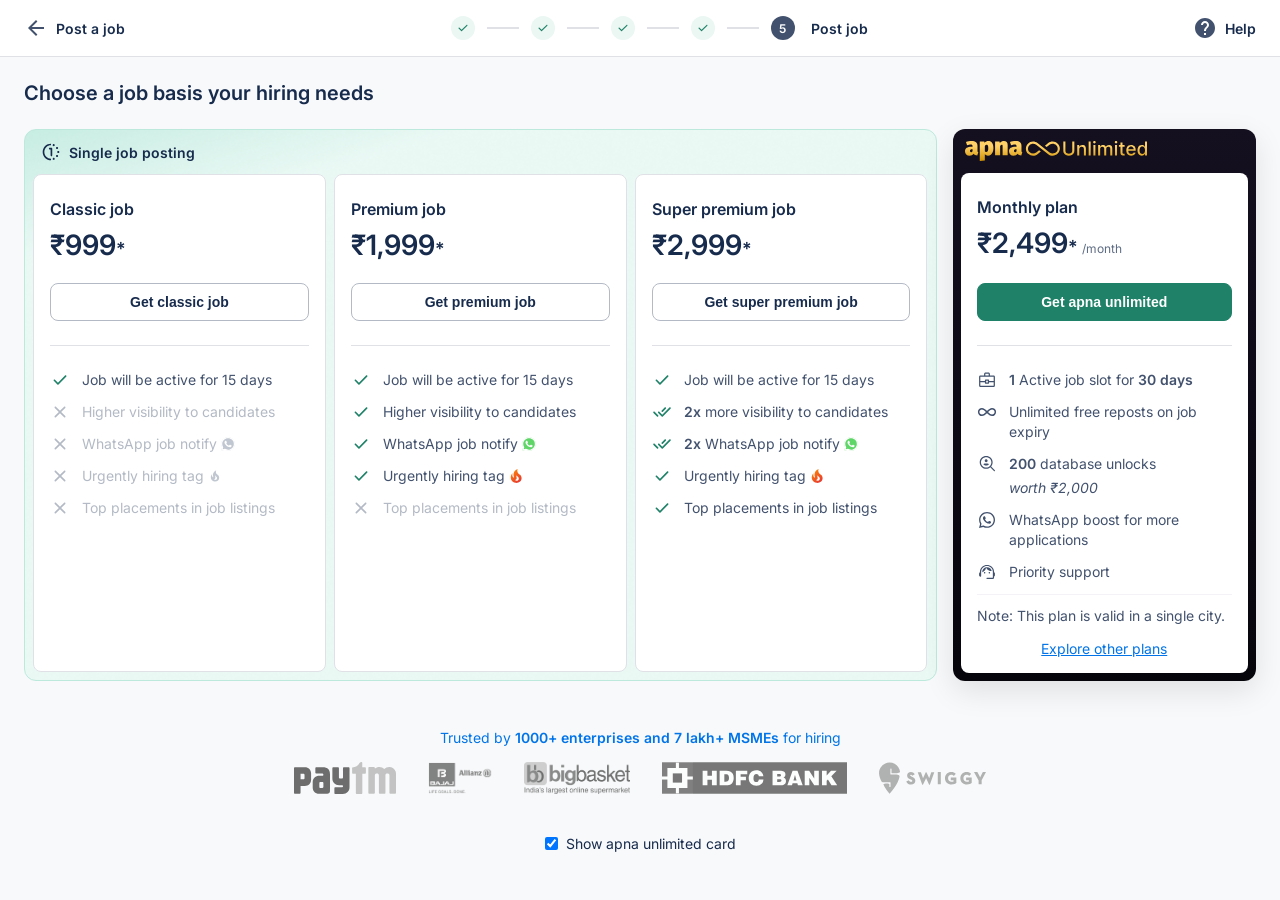
==== index.html @ c14fae8c "Fix invisible clickable buttons bug in cross-sell modal" ====
<!DOCTYPE html>
<html lang="en">
<head>
  <meta charset="UTF-8">
  <meta name="viewport" content="width=device-width, initial-scale=1.0">
  <title>Subscription Plan Page Prototype</title>
  <link rel="stylesheet" href="style.css">
</head>
<body>
  <nav class="top-nav">
    <div class="nav-left">
      <svg width="24" height="24" viewBox="0 0 24 24" fill="none" xmlns="http://www.w3.org/2000/svg">
        <path d="M20 11H7.83L13.42 5.41L12 4L4 12L12 20L13.41 18.59L7.83 13H20V11Z" fill="#42526E"/>
      </svg>
      <span class="nav-title">Post a job</span>
    </div>
    <div class="nav-center">
      <div class="step completed"><img src="assets/check.svg" alt="done"></div>
      <div class="step-line"></div>
      <div class="step completed"><img src="assets/check.svg" alt="done"></div>
      <div class="step-line"></div>
      <div class="step completed"><img src="assets/check.svg" alt="done"></div>
      <div class="step-line"></div>
      <div class="step completed"><img src="assets/check.svg" alt="done"></div>
      <div class="step-line"></div>
      <div class="step active">5</div>
      <span class="step-text">Post job</span>
    </div>
    <div class="nav-right">
      <svg width="24" height="24" viewBox="0 0 24 24" fill="none" xmlns="http://www.w3.org/2000/svg">
        <path d="M12 2C6.48 2 2 6.48 2 12C2 17.52 6.48 22 12 22C17.52 22 22 17.52 22 12C22 6.48 17.52 2 12 2ZM13 19H11V17H13V19ZM15.07 11.25L14.17 12.17C13.45 12.9 13 13.5 13 15H11V14.5C11 13.4 11.45 12.4 12.17 11.67L13.41 10.41C13.78 10.05 14 9.55 14 9C14 7.9 13.1 7 12 7C10.9 7 10 7.9 10 9H8C8 6.79 9.79 5 12 5C14.21 5 16 6.79 16 9C16 9.88 15.64 10.68 15.07 11.25Z" fill="#42526E"/>
      </svg>
      <span>Help</span>
    </div>
  </nav>

  <div class="container">
    <div class="header">
      Choose a job basis your hiring needs
    </div>

    <div class="plan-section">
      <!-- Single Job Postings -->
      <div class="wrapper-box single-jobs-wrapper">
        <div class="wrapper-header single-jobs-header">
          <img src="assets/clock.svg" alt="clock">
          <span>Single job posting</span>
        </div>
        
        <div class="wrapper-body">
          <div class="single-jobs-cards">
            
            <!-- Classic Job -->
            <div class="card bordered" onclick="openModal(this, 'Classic', 999)">
              <div class="card-title">Classic job</div>
              <div class="card-price">
                <span>₹999</span><span class="asterisk">*</span>
              </div>
              <button class="btn">Get classic job</button>
              <ul class="features">
                <li class="feature">
                  <img src="assets/check.svg" class="icon" alt="check">
                  <span class="feature-text">Job will be active for 15 days</span>
                </li>
                <li class="feature disabled">
                  <img src="assets/close.svg" class="icon" alt="cross">
                  <span class="feature-text">Higher visibility to candidates</span>
                </li>
                <li class="feature disabled">
                  <img src="assets/close.svg" class="icon" alt="cross">
                  <span class="feature-text">
                    WhatsApp job notify 
                    <img src="assets/whatsapp-gray.svg" class="inline-icon" alt="wa">
                  </span>
                </li>
                <li class="feature disabled">
                  <img src="assets/close.svg" class="icon" alt="cross">
                  <span class="feature-text">
                    Urgently hiring tag 
                    <img src="assets/hot-gray.svg" class="inline-icon" alt="hot">
                  </span>
                </li>
                <li class="feature disabled">
                  <img src="assets/close.svg" class="icon" alt="cross">
                  <span class="feature-text">Top placements in job listings</span>
                </li>
              </ul>
            </div>

            <!-- Premium Job -->
            <div class="card premium" onclick="openModal(this, 'Premium', 1999)">
              <div class="card-title">Premium job</div>
              <div class="card-price">
                <span>₹1,999</span><span class="asterisk">*</span>
              </div>
              <button class="btn">Get premium job</button>
              <ul class="features">
                <li class="feature">
                  <img src="assets/check.svg" class="icon" alt="check">
                  <span class="feature-text">Job will be active for 15 days</span>
                </li>
                <li class="feature">
                  <img src="assets/check.svg" class="icon" alt="check">
                  <span class="feature-text">Higher visibility to candidates</span>
                </li>
                <li class="feature">
                  <img src="assets/check.svg" class="icon" alt="check">
                  <span class="feature-text">
                    WhatsApp job notify 
                    <img src="assets/whatsapp-green.svg" class="inline-icon" alt="wa">
                  </span>
                </li>
                <li class="feature">
                  <img src="assets/check.svg" class="icon" alt="check">
                  <span class="feature-text">
                    Urgently hiring tag 
                    <img src="assets/hot-red.svg" class="inline-icon" alt="hot">
                  </span>
                </li>
                <li class="feature disabled">
                  <img src="assets/close.svg" class="icon" alt="cross">
                  <span class="feature-text">Top placements in job listings</span>
                </li>
              </ul>
            </div>

            <!-- Super Premium Job -->
            <div class="card bordered" onclick="openModal(this, 'Super premium', 2999)">
              <div class="card-title">Super premium job</div>
              <div class="card-price">
                <span>₹2,999</span><span class="asterisk">*</span>
              </div>
              <button class="btn">Get super premium job</button>
              <ul class="features">
                <li class="feature">
                  <img src="assets/check.svg" class="icon" alt="check">
                  <span class="feature-text">Job will be active for 15 days</span>
                </li>
                <li class="feature">
                  <img src="assets/done_all.svg" class="icon" alt="done">
                  <span class="feature-text"><span class="bold">2x</span> more visibility to candidates</span>
                </li>
                <li class="feature">
                  <img src="assets/done_all.svg" class="icon" alt="done">
                  <span class="feature-text">
                    <span class="bold">2x</span> WhatsApp job notify 
                    <img src="assets/whatsapp-green.svg" class="inline-icon" alt="wa">
                  </span>
                </li>
                <li class="feature">
                  <img src="assets/check.svg" class="icon" alt="check">
                  <span class="feature-text">
                    Urgently hiring tag 
                    <img src="assets/hot-red.svg" class="inline-icon" alt="hot">
                  </span>
                </li>
                <li class="feature">
                  <img src="assets/check.svg" class="icon" alt="check">
                  <span class="feature-text">Top placements in job listings</span>
                </li>
              </ul>
            </div>

          </div>
        </div>
      </div>

      <!-- Monthly Plan (apna Unlimited) -->
      <div class="wrapper-box monthly-wrapper">
        <div class="wrapper-header monthly-header">
          <img src="assets/logo-unlimited.svg" alt="apna Unlimited">
        </div>
        
        <div class="wrapper-body">
          <div class="card">
            <div class="card-title">Monthly plan</div>
            <div class="card-price">
              <span>₹2,499</span><span class="asterisk">*</span><span class="monthly-price-suffix">/month</span>
            </div>
            <button class="btn primary" onclick="window.location.href='checkout.html?plan=Monthly&price=2499'">Get apna unlimited</button>
            
            <ul class="features">
              <li class="feature">
                <img src="assets/business.svg" class="icon" alt="business">
                <span class="feature-text">
                  <span class="bold">1</span> Active job slot for <span class="bold">30 days</span>
                </span>
              </li>
              <li class="feature">
                <img src="assets/infinite.svg" class="icon" alt="infinite">
                <span class="feature-text">Unlimited free reposts on job expiry</span>
              </li>
              <li class="feature">
                <img src="assets/shield.svg" class="icon" alt="shield">
                <span class="feature-text">
                  <span class="bold">200</span> database unlocks <span class="italic">worth ₹2,000</span>
                </span>
              </li>
              <li class="feature">
                <img src="assets/whatsapp-solid.svg" class="icon" alt="wa-solid">
                <span class="feature-text">WhatsApp boost for more applications</span>
              </li>
              <li class="feature">
                <img src="assets/support.svg" class="icon" alt="support">
                <span class="feature-text">Priority support</span>
              </li>
            </ul>

            <div class="note">
              Note: This plan is valid in a single city.
            </div>
            <a href="plans.html" class="explore-link">Explore other plans</a>
          </div>
        </div>
      </div>

    </div>

    <div class="trust-section">
      <div class="trust-title">
        Trusted by <span class="bold">1000+ enterprises and 7 lakh+ MSMEs</span> for hiring
      </div>
      <div class="trust-logos">
        <img src="assets/logo-paytm.svg" alt="Paytm">
        <img src="assets/logo-bajaj.png" alt="Bajaj">
        <img src="assets/logo-bigbasket.png" alt="Bigbasket">
        <img src="assets/logo-hdfc.svg" alt="HDFC">
        <img src="assets/logo-swiggy.svg" alt="Swiggy">
      </div>
    </div>
    
    <!-- Dev Toggle -->
    <div style="text-align: center; margin-top: 40px; margin-bottom: 20px;">
      <label style="cursor: pointer; font-size: 14px; color: var(--neutral-600); display: inline-flex; align-items: center; gap: 8px;">
        <input type="checkbox" id="toggle-monthly" checked>
        Show apna unlimited card
      </label>
    </div>
    
    <script>
      (function() {
        const toggle = document.getElementById('toggle-monthly');
        const wrapper = document.querySelector('.monthly-wrapper');
        const premiumCard = document.querySelectorAll('.single-jobs-cards .card')[1];
        
        function updatePremiumCardState(isMonthlyShown) {
          if (premiumCard) {
            if (isMonthlyShown) {
              premiumCard.classList.remove('premium');
              premiumCard.classList.add('bordered');
            } else {
              premiumCard.classList.remove('bordered');
              premiumCard.classList.add('premium');
            }
          }
        }

        // Restore state
        const storedState = localStorage.getItem('showMonthlyCard');
        if (storedState !== null) {
          const isChecked = storedState === 'true';
          toggle.checked = isChecked;
          if (wrapper) wrapper.style.display = isChecked ? 'block' : 'none';
          updatePremiumCardState(isChecked);
        } else {
          // Default state (checked = true)
          updatePremiumCardState(true);
        }
        
        // Save state on change
        toggle.addEventListener('change', function() {
          if (wrapper) wrapper.style.display = this.checked ? 'block' : 'none';
          localStorage.setItem('showMonthlyCard', this.checked);
          updatePremiumCardState(this.checked);
        });
      })();
    </script>
  </div>

  <!-- Upsell Modal -->
  <div class="modal-overlay" id="upsellModal">
    <div class="modal-content">
      <div class="modal-close" onclick="closeModal()">
        <img src="assets/close.svg" alt="close">
      </div>
      <div class="modal-title">Buy more, <span class="save-text">save</span> more</div>
      
      <div class="upsell-cards">
        <!-- 1 Job -->
        <div class="upsell-card active" onclick="selectUpsell(this, 1)">
          <div class="upsell-price-row">
            <span class="upsell-price" id="upsell-1-price">₹1,999</span>
          </div>
          <div class="upsell-desc">1 <span class="upsell-plan-name">Premium</span> Job</div>
        </div>
        
        <!-- 4 Jobs -->
        <div class="upsell-card" onclick="selectUpsell(this, 4)">
          <div class="upsell-desc-row">
            <div class="upsell-desc">4 <span class="upsell-plan-name">Premium</span> Jobs</div>
            <div class="upsell-tag" id="upsell-4-save">Save 10%</div>
          </div>
          <div class="upsell-price-row">
            <span class="upsell-old-price" id="upsell-4-old">₹7,996</span>
            <span class="upsell-price" id="upsell-4-price">₹7,196</span>
          </div>
        </div>

        <!-- 8 Jobs -->
        <div class="upsell-card" onclick="selectUpsell(this, 8)">
          <div class="upsell-desc-row">
            <div class="upsell-desc">8 <span class="upsell-plan-name">Premium</span> Jobs</div>
            <div class="upsell-tag" id="upsell-8-save">Save 20%</div>
          </div>
          <div class="upsell-price-row">
            <span class="upsell-old-price" id="upsell-8-old">₹15,992</span>
            <span class="upsell-price" id="upsell-8-price">₹12,793</span>
          </div>
        </div>
      </div>
      
      <button class="btn primary modal-continue-btn" onclick="goToCheckout()">Continue to Payment</button>
    </div>
  </div>

  <!-- Monthly Upsell Modal (Cross-sell) -->
  <div class="modal-overlay" id="monthlyUpsellModal">
    <div class="modal-content cross-sell-modal">
      <div class="modal-close" onclick="closeMonthlyModal()">
        <img src="assets/close.svg" alt="close">
      </div>
      <div class="modal-title">
        Get 30-day unlimited hiring for just <span class="save-text" id="monthly-diff-price">₹1,100</span> more
      </div>
      
      <div class="cross-sell-container">
        <!-- Left Side: Single Job -->
        <div class="wrapper-container single-jobs-container" style="margin-top:0; width: 100%;">
          <div class="wrapper-header single-jobs-header" style="justify-content: flex-start; padding-left: 16px;">
            <img src="assets/clock.svg" alt="clock">
            <span>Single job posting</span>
          </div>
          <div class="wrapper-body" style="padding: 0 8px 8px 8px;">
            <div class="card bordered" style="cursor: default;" id="monthly-upsell-left-card">
              <div class="card-title" id="mu-plan-name">Classic job</div>
              <div class="card-price">
                <span id="mu-plan-price">₹999</span><span class="asterisk">*</span>
              </div>
              <div id="mu-plan-features">
                <!-- Injected dynamically -->
              </div>
              <button class="btn" style="margin-bottom:0;" id="mu-btn-continue" onclick="continueWithSingleJob()">Continue with classic job</button>
            </div>
          </div>
        </div>

        <!-- Right Side: Apna Unlimited -->
        <div class="wrapper-container monthly-wrapper" style="margin-top:0; width: 100%;">
          <div class="wrapper-header monthly-header" style="justify-content: flex-start; padding-left: 16px;">
            <img src="assets/logo-unlimited.svg" alt="apna Unlimited">
          </div>
          <div class="wrapper-body" style="padding: 0 8px 8px 8px;">
            <div class="card" style="cursor: default;">
              <div class="card-title">Monthly plan</div>
              <div class="card-price">
                <span>₹2,499</span><span class="asterisk">*</span> <span class="monthly-price-suffix">/month</span>
              </div>
              <ul class="features">
                <li class="feature">
                  <img src="assets/business.svg" class="icon" alt="business">
                  <span class="feature-text">
                    <span class="bold">1</span> Active job slot for <span class="bold">30 days</span>
                  </span>
                </li>
                <li class="feature">
                  <img src="assets/infinite.svg" class="icon" alt="infinite">
                  <span class="feature-text">Unlimited free reposts on job expiry</span>
                </li>
                <li class="feature">
                  <img src="assets/shield.svg" class="icon" alt="shield">
                  <span class="feature-text">
                    <span class="bold">200</span> database unlocks <span class="italic">worth ₹2,000</span>
                  </span>
                </li>
                <li class="feature">
                  <img src="assets/whatsapp-solid.svg" class="icon" alt="wa-solid">
                  <span class="feature-text">WhatsApp boost for more applications</span>
                </li>
                <li class="feature">
                  <img src="assets/support.svg" class="icon" alt="support">
                  <span class="feature-text">Priority support</span>
                </li>
              </ul>
              <div class="note" style="margin-top:0; margin-bottom: 24px;">Note: This plan is valid in a single city.</div>
              <button class="btn primary" style="margin-bottom:0;" onclick="switchToMonthly()">Switch to apna unlimited</button>
            </div>
          </div>
        </div>
      </div>
    </div>
  </div>

  <script src="script.js"></script>
</body>
</html>
---- style.css ----
@import url('https://fonts.googleapis.com/css2?family=Inter:wght@400;600;700&display=swap');

:root {
  /* Colors */
  --neutral-800: #172B4D;
  --neutral-700: #42526E;
  --neutral-400: #B3BAC5;
  --neutral-300: #C1C7D0;
  --neutral-200: #DFE1E6;
  --neutral-000: #FFFFFF;
  --surface-disabled: #F4F2F6;
  --core-green: #1F8268;
  --green-100: #BDE9DD;
  --blue-500: #0074E8;
  --font-family: 'Inter', sans-serif;
}

* {
  box-sizing: border-box;
  margin: 0;
  padding: 0;
}

body {
  font-family: var(--font-family);
  background-color: #F8F9FA;
  display: flex;
  flex-direction: column;
  align-items: center;
  min-height: 100vh;
  color: var(--neutral-800);
}

.container {
  max-width: 1440px;
  width: 100%;
  padding: 24px;
}

.header {
  font-size: 20px;
  font-weight: 600;
  margin-bottom: 24px;
}

.plan-section {
  display: flex;
  gap: 16px;
  align-items: stretch;
}

/* Base Wrapper Styles (Applies to both Single Job & Monthly) */
.wrapper-box {
  border-radius: 12px;
  display: flex;
  flex-direction: column;
  position: relative;
  overflow: hidden;
}

.wrapper-header {
  height: 44px;
  display: flex;
  align-items: center;
  padding: 0 16px;
  flex-shrink: 0;
}

.wrapper-body {
  flex: 1;
  display: flex;
  padding: 0 8px 8px 8px; /* 8px padding around the cards at the bottom/sides */
}

/* Single Jobs Specifics */
.single-jobs-wrapper {
  flex: 3;
  border: 1px solid var(--green-100);
  background: url('assets/bg-graphic.png') no-repeat center center;
  background-size: cover;
  background-color: #EAF7F3; /* Fallback light green */
}

.single-jobs-header {
  gap: 8px;
  font-size: 14px;
  font-weight: 600;
}

.single-jobs-header img {
  width: 20px;
  height: 20px;
}

.single-jobs-cards {
  display: flex;
  gap: 8px; /* Gap between the 3 cards */
  width: 100%;
}

/* Monthly Plan Specifics */
.monthly-wrapper {
  flex: 1;
  background: linear-gradient(180deg, #15101F 0%, #0E0A18 40%, #07050C 100%);
  box-shadow: 0 10px 30px rgba(0,0,0,0.1);
}

.monthly-header {
  padding-left: 12px;
}
.monthly-header img {
  height: 20px;
}

/* The White Card */
.card {
  flex: 1;
  background-color: var(--neutral-000);
  border-radius: 8px;
  padding: 24px 16px 16px;
  display: flex;
  flex-direction: column;
  position: relative;
  transition: background-color 0.2s ease;
  cursor: pointer;
}

.card:hover {
  background-color: #FAFBFC;
}

/* Card Borders */
.card.bordered {
  border: 1px solid var(--neutral-200);
}
.card.premium {
  border: 2px solid var(--core-green);
}

/* Card Content */
.card-title {
  font-size: 16px;
  font-weight: 600;
  margin-bottom: 8px;
}

.card-price {
  font-size: 28px;
  font-weight: 600;
  line-height: 36px;
  margin-bottom: 16px;
  display: flex;
  align-items: baseline;
}

.card-price .asterisk {
  font-size: 18px;
}

.monthly-price-suffix {
  font-size: 12px;
  font-weight: 400;
  color: #5e6c84;
  margin-left: 4px;
}

/* Buttons */
.btn {
  width: 100%;
  padding: 10px 24px;
  border-radius: 8px;
  font-size: 14px;
  font-weight: 600;
  text-align: center;
  cursor: pointer;
  margin-bottom: 24px;
  border: 1px solid var(--neutral-400);
  background-color: var(--neutral-000);
  color: var(--neutral-800);
  transition: all 0.2s;
}

.btn:hover {
  background-color: var(--neutral-000);
  border-color: var(--neutral-700);
}

.card.premium .btn {
  background-color: var(--core-green);
  border-color: var(--core-green);
  color: var(--neutral-000);
}

.card.premium .btn:hover {
  background-color: #176852;
}

.btn.primary {
  background-color: var(--core-green);
  border-color: var(--core-green);
  color: var(--neutral-000);
}
.btn.primary:hover {
  background-color: #176852;
}

/* Features List */
.features {
  list-style: none;
  display: flex;
  flex-direction: column;
  gap: 12px;
  flex: 1;
  padding-top: 24px;
  border-top: 1px solid var(--neutral-200);
}

.feature {
  display: flex;
  align-items: flex-start;
  gap: 12px;
  font-size: 14px;
  line-height: 20px;
  color: var(--neutral-700);
}

.feature.disabled {
  color: var(--neutral-400);
}

.feature img.icon {
  width: 20px;
  height: 20px;
  flex-shrink: 0;
}

.feature-text {
  display: flex;
  align-items: center;
  gap: 4px;
  flex-wrap: wrap;
}
.feature-text img.inline-icon {
  width: 14px;
  height: 14px;
}
.feature-text .bold {
  font-weight: 600;
}
.feature-text .italic {
  font-style: italic;
}

/* Monthly specifics */
.note {
  font-size: 14px;
  color: var(--neutral-700);
  border-top: 1px solid var(--surface-disabled);
  padding-top: 12px;
  margin-top: 12px;
}

.explore-link {
  color: var(--blue-500);
  text-decoration: underline;
  font-size: 14px;
  text-align: center;
  margin-top: 16px;
  display: block;
  cursor: pointer;
}

/* Top Navigation */
.top-nav {
  display: flex;
  justify-content: space-between;
  align-items: center;
  padding: 16px 24px;
  background-color: var(--neutral-000);
  border-bottom: 1px solid var(--neutral-200);
  width: 100%;
}

.nav-left, .nav-right {
  display: flex;
  align-items: center;
  gap: 8px;
  font-weight: 600;
  font-size: 14px;
  color: var(--neutral-800);
  cursor: pointer;
}

.nav-center {
  display: flex;
  align-items: center;
  gap: 12px;
}

.step {
  display: flex;
  align-items: center;
  justify-content: center;
  width: 24px;
  height: 24px;
  border-radius: 50%;
  font-size: 12px;
  font-weight: 600;
}

.step.completed {
  background-color: #EAF7F3;
  color: var(--core-green);
}

.step.active {
  background-color: var(--neutral-700);
  color: var(--neutral-000);
}

.step img {
  width: 14px;
  height: 14px;
}

.step-line {
  width: 32px;
  height: 2px;
  background-color: var(--neutral-200);
}

.step-text {
  font-size: 14px;
  font-weight: 600;
  color: var(--neutral-800);
  margin-left: 4px;
}

/* Trust Section */
.trust-section {
  margin-top: 48px;
  display: flex;
  flex-direction: column;
  align-items: center;
  width: 100%;
}

.trust-title {
  font-size: 14px;
  color: var(--blue-500);
  margin-bottom: 16px;
  text-align: center;
}
.trust-title .bold {
  font-weight: 600;
}

.trust-logos {
  display: flex;
  align-items: center;
  justify-content: center;
  gap: 32px;
  flex-wrap: wrap;
}

.trust-logos img {
  height: 32px;
  object-fit: contain;
  filter: grayscale(100%);
  opacity: 0.7;
  transition: all 0.2s;
}

.trust-logos img:hover {
  filter: grayscale(0%);
  opacity: 1;
}

/* Modal Styles */
.modal-overlay {
  position: fixed;
  top: 0;
  left: 0;
  width: 100vw;
  height: 100vh;
  background-color: rgba(0, 0, 0, 0.4);
  display: flex;
  justify-content: center;
  align-items: center;
  z-index: 1000;
  opacity: 0;
  pointer-events: none;
  transition: opacity 0.3s;
}

.modal-overlay.show {
  opacity: 1;
  pointer-events: auto;
}

.modal-content {
  background-color: #F3FAFA;
  border-radius: 12px;
  padding: 24px 32px;
  width: 100%;
  max-width: 600px;
  position: relative;
  box-shadow: 0 10px 40px rgba(0, 0, 0, 0.1);
  transform: translateY(20px);
  transition: transform 0.3s;
}

.modal-overlay.show .modal-content {
  transform: translateY(0);
}

.modal-close {
  position: absolute;
  top: 16px;
  right: 16px;
  cursor: pointer;
  padding: 4px;
}

.modal-title {
  font-size: 18px;
  font-weight: 600;
  color: var(--neutral-800);
  margin-bottom: 24px;
}
.modal-title .save-text {
  color: var(--core-green);
}

.modal-subtitle {
  font-size: 14px;
  color: var(--neutral-700);
  margin-bottom: 24px;
}
.modal-subtitle strong {
  color: var(--neutral-800);
}

.upsell-cards {
  display: flex;
  flex-direction: column;
  gap: 12px;
  margin-bottom: 24px;
}

.upsell-card {
  flex: 1;
  background-color: var(--neutral-000);
  border: 1px solid var(--neutral-300);
  border-radius: 8px;
  padding: 16px 24px;
  cursor: pointer;
  display: flex;
  flex-direction: row;
  justify-content: space-between;
  align-items: center;
  transition: all 0.2s;
  position: relative;
}

.upsell-card.active {
  border: 2px solid var(--blue-500);
  background-color: var(--neutral-000);
}

.upsell-desc-row {
  display: flex;
  align-items: center;
  gap: 8px;
  order: 1;
}

.upsell-desc {
  font-size: 16px;
  font-weight: 600;
  color: var(--neutral-800);
}

.upsell-price-row {
  display: flex;
  align-items: center;
  gap: 12px;
  order: 2;
}

.upsell-price {
  font-size: 20px;
  font-weight: 700;
  color: var(--neutral-800);
}

.upsell-old-price {
  font-size: 14px;
  font-weight: 400;
  color: var(--neutral-400);
  text-decoration: line-through;
}

.upsell-tag {
  background-color: #FBEA9D;
  color: var(--neutral-800);
  font-size: 12px;
  font-weight: 600;
  padding: 4px 10px;
  border-radius: 12px;
}

.modal-continue-btn {
  margin-bottom: 0;
  width: auto;
  float: right;
  min-width: 200px;
}

/* =========================================
   CHECKOUT PAGE STYLES (REDESIGN)
   ========================================= */

body.bg-light {
  background-color: #f8f9fa;
}

.minimal-nav {
  background-color: white;
  border-bottom: 1px solid var(--neutral-200);
}

.back-link-minimal {
  display: flex;
  align-items: center;
  gap: 12px;
  text-decoration: none;
}

.nav-checkout-title {
  font-size: 14px;
  font-weight: 600;
  color: var(--neutral-800);
}

.checkout-wrapper {
  max-width: 1000px;
  margin: 0 auto;
  padding: 40px 24px;
  width: 100%;
}



.checkout-grid.new-layout {
  display: grid;
  grid-template-columns: 1fr 1fr;
  gap: 24px;
  align-items: stretch;
}

/* Base Card Style */
.purchase-summary-card, .addon-section-card {
  background: white;
  border: 1px solid var(--neutral-200);
  border-radius: 8px;
  padding: 24px;
  height: 100%;
  box-sizing: border-box;
  display: flex;
  flex-direction: column;
}

/* Left Column: Purchase Summary */
.card-section-title {
  font-size: 16px;
  font-weight: 700;
  margin: 0;
  color: var(--neutral-900);
}

.line-item {
  display: flex;
  justify-content: space-between;
  align-items: center;
  margin-bottom: 16px;
  font-size: 14px;
  color: var(--neutral-800);
}

.line-item.hidden {
  display: none;
}

.bold-text {
  font-weight: 600;
}

.gray-text {
  color: var(--neutral-600);
}

.divider {
  height: 1px;
  background-color: var(--neutral-200);
  margin: 16px 0;
}

.divider.thick {
  height: 2px;
}

.tax-label-col {
  display: flex;
  flex-direction: column;
  gap: 4px;
}

.gst-link-row {
  display: flex;
  align-items: center;
  gap: 4px;
}

.add-gst-link {
  font-size: 13px;
  color: var(--blue-500);
  text-decoration: none;
}

.total-row {
  align-items: center;
  margin-bottom: 0;
}

.total-label {
  font-size: 16px;
  font-weight: 700;
}

.total-label .inc-tax {
  font-size: 12px;
  font-weight: 400;
  color: var(--neutral-500);
}

.total-price {
  font-size: 20px;
  font-weight: 700;
  color: var(--neutral-800);
}

/* Right Column: Select Add-on */

.secure-checkout {
  display: flex;
  align-items: center;
  justify-content: center;
  gap: 8px;
  font-size: 12px;
  color: var(--neutral-500);
  margin: 24px 0 16px;
}

.proceed-btn {
  width: 100%;
  padding: 14px;
  font-size: 16px;
  font-weight: 600;
  background-color: #2e8b57; /* Matches the green in the screenshot */
  border-radius: 6px;
  margin-bottom: 16px;
}

.disclaimer {
  font-size: 10px;
  color: var(--neutral-500);
  text-align: center;
  line-height: 1.5;
  margin: 0;
}

.summary-disclaimer {
  text-align: left;
  margin-top: 16px;
  border-top: 1px dashed var(--neutral-200);
  padding-top: 16px;
}

/* AI Addon Card (Reused from before) */
.ai-addon-card {
  position: relative;
  z-index: 1;
  border-radius: 8px;
  padding: 12px 16px;
  margin-bottom: 16px;
  
  /* Subtle moving gradient border */
  border: 2px solid transparent;
  background: 
    linear-gradient(white, white) padding-box,
    linear-gradient(90deg, #a7f3d0, #bae6fd, #a7f3d0) border-box;
  background-size: 100% 100%, 200% 100%;
  animation: moveBorder 4s linear infinite;
  
  transition: transform 0.2s ease, border-color 0.3s ease;
}

/* Gradient Shadow Animation */
.ai-addon-card::before {
  content: "";
  position: absolute;
  top: 0; left: 0; right: 0; bottom: 0;
  border-radius: 8px;
  background: linear-gradient(90deg, #a7f3d0, #bae6fd, #a7f3d0);
  background-size: 200% 100%;
  z-index: -1;
  filter: blur(8px);
  opacity: 0.7; /* subtle glow */
  animation: moveBorder 4s linear infinite;
  transition: background 0.3s ease;
}

@keyframes moveBorder {
  0% { background-position: 0% 0, 0% 0; }
  100% { background-position: 0% 0, 200% 0; }
}

.ai-addon-card.active-addon {
  border-color: #10b981;
  background: 
    linear-gradient(#F8FCFA, #F8FCFA) padding-box,
    linear-gradient(90deg, #a7f3d0, #bae6fd, #a7f3d0) border-box;
}

.addon-top-row {
  display: flex;
  justify-content: space-between;
  align-items: flex-start;
  margin-bottom: 8px;
}

.addon-title-left {
  display: flex;
  align-items: center;
  gap: 8px;
}

.addon-title-left h3 {
  font-size: 15px;
  font-weight: 600;
  margin: 0;
  color: var(--neutral-800);
}

.addon-bottom-row {
  display: flex;
  justify-content: space-between;
  align-items: center;
  margin-top: 12px;
}

.addon-price-block {
  display: flex;
  align-items: center;
  gap: 6px;
}

.addon-old-price {
  font-size: 12px;
  text-decoration: line-through;
  color: var(--neutral-500);
}

.addon-tag {
  background-color: #E2E8F0;
  color: var(--neutral-800);
  font-size: 10px;
  font-weight: 600;
  padding: 2px 6px;
  border-radius: 12px;
}

.addon-price {
  font-size: 14px;
  font-weight: 700;
  color: var(--neutral-800);
}

.addon-desc {
  font-size: 12px;
  color: var(--neutral-600);
  margin: 0;
  line-height: 1.4;
}

/* Toggle Switch */
.switch {
  position: relative;
  display: inline-block;
  width: 40px;
  height: 22px;
}
.switch input {
  opacity: 0;
  width: 0;
  height: 0;
}
.slider {
  position: absolute;
  cursor: pointer;
  top: 0;
  left: 0;
  right: 0;
  bottom: 0;
  background-color: #ccc;
  transition: .4s;
}
.slider:before {
  position: absolute;
  content: "";
  height: 16px;
  width: 16px;
  left: 3px;
  bottom: 3px;
  background-color: white;
  transition: .4s;
}
input:checked + .slider {
  background-color: var(--core-green);
}
input:checked + .slider:before {
  transform: translateX(18px);
}
.slider.round {
  border-radius: 22px;
}
.slider.round:before {
  border-radius: 50%;
}

/* Audio Previews */
.audio-previews {
  display: flex;
  gap: 12px;
  margin-bottom: 16px;
  flex-wrap: wrap;
}

.compact-previews {
  margin-bottom: 0;
  margin-top: -4px;
}

.audio-pill {
  display: flex;
  align-items: center;
  gap: 6px;
  border: 1px solid var(--neutral-200);
  border-radius: 40px;
  padding: 4px 6px;
  background-color: white;
}

.audio-avatar {
  width: 20px;
  height: 20px;
  background-color: #E2E8F0;
  border-radius: 50%;
  display: flex;
  justify-content: center;
  align-items: center;
}
.avatar-circle {
  width: 10px;
  height: 10px;
  background-color: #94A3B8;
  border-radius: 50%;
}

.audio-info {
  display: flex;
  flex-direction: column;
}

.audio-lang {
  font-size: 11px;
  font-weight: 600;
  color: var(--neutral-800);
}

.audio-time {
  font-size: 10px;
  color: var(--neutral-500);
}

.play-btn-mock {
  width: 18px;
  height: 18px;
  background-color: var(--neutral-800);
  color: white;
  border-radius: 50%;
  display: flex;
  justify-content: center;
  align-items: center;
  font-size: 7px;
  padding-left: 2px;
  cursor: pointer;
}

/* Addon Benefits */
.addon-benefits-row {
  display: grid;
  grid-template-columns: repeat(3, 1fr);
  gap: 8px;
  border-top: 1px solid var(--neutral-200);
  padding-top: 16px;
}

.addon-benefit {
  display: flex;
  flex-direction: column;
  gap: 2px;
  font-size: 11px;
  color: var(--neutral-600);
}

.addon-benefit strong {
  font-size: 12px;
  color: var(--neutral-800);
}

.addon-benefit.border-left {
  border-left: 1px solid var(--neutral-200);
  padding-left: 8px;
}

/* Cross-sell Modal Styles */
.cross-sell-modal {
  max-width: 1000px;
  width: 90%;
}

.cross-sell-container {
  display: flex;
  gap: 16px;
  justify-content: center;
  align-items: stretch;
}

.cross-sell-container .wrapper-container {
  flex: 1;
  display: flex;
  flex-direction: column;
}

.cross-sell-container .wrapper-body {
  flex: 1;
  display: flex;
  flex-direction: column;
}

.cross-sell-container .card {
  flex: 1;
  display: flex;
  flex-direction: column;
}

.cross-sell-container .btn {
  margin-top: auto;
}

.cross-sell-container .single-jobs-container {
  background-color: #F0FDF4; /* Faint green */
  border: 1px solid #d1fae5;
  border-radius: 12px;
}

.cross-sell-container .monthly-wrapper {
  background-color: #221C2B;
  border-radius: 12px;
}

.cross-sell-container .monthly-wrapper .card {
  background-color: white;
}

.cross-sell-container .single-jobs-header {
  border-bottom: none;
}

.cross-sell-container .monthly-header {
  border-bottom: none;
}

@media (max-width: 768px) {
  .cross-sell-container {
    flex-direction: column;
  }
}
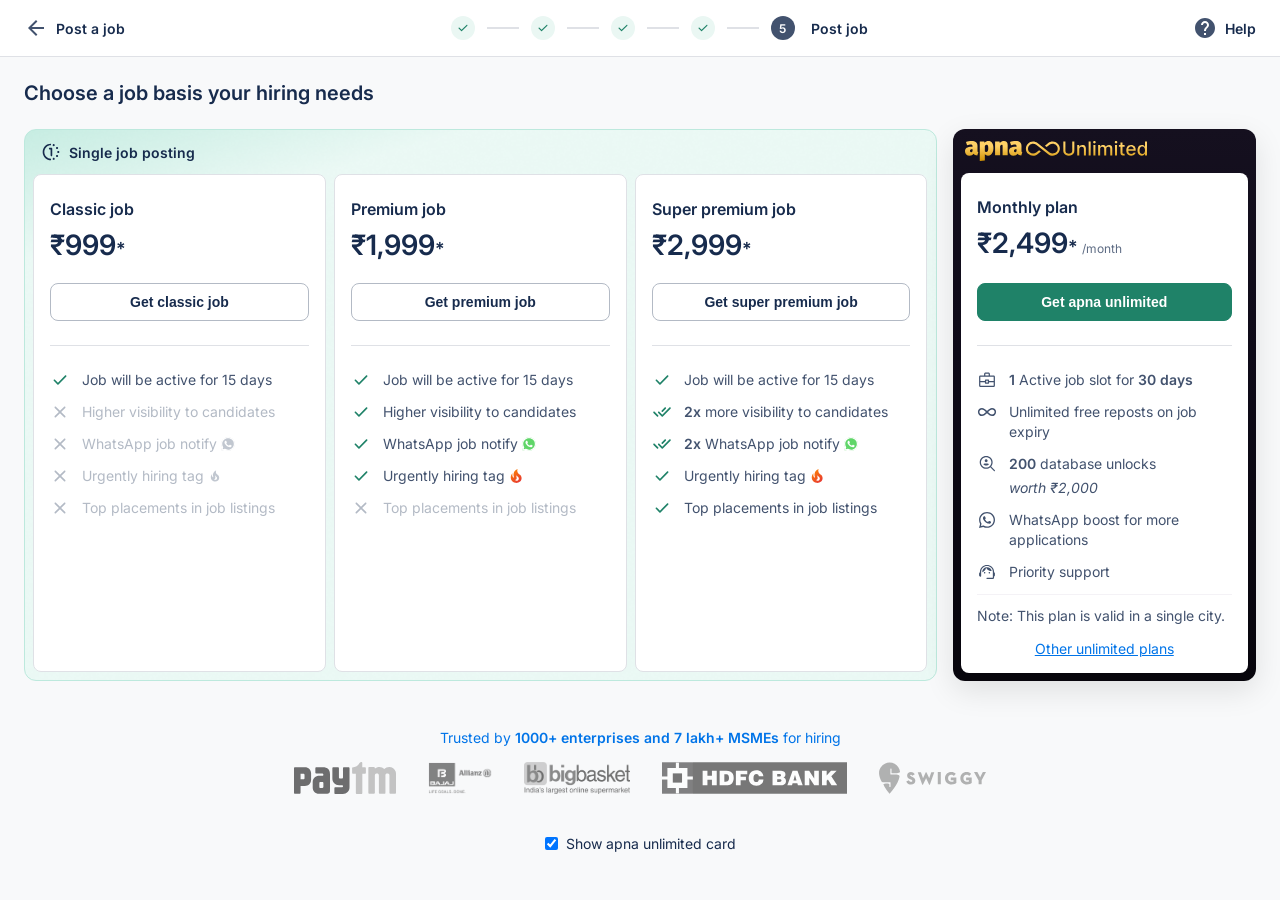
==== commit bd11b565: "Change explore link text and redirect to checkout from cross-sell modal" ====
--- a/index.html
+++ b/index.html
@@ -209,7 +209,7 @@
             <div class="note">
               Note: This plan is valid in a single city.
             </div>
-            <a href="plans.html" class="explore-link">Explore other plans</a>
+            <a href="plans.html" class="explore-link">Other unlimited plans</a>
           </div>
         </div>
       </div>
@@ -341,12 +341,12 @@
             <span>Single job posting</span>
           </div>
           <div class="wrapper-body" style="padding: 0 8px 8px 8px;">
-            <div class="card bordered" style="cursor: default;" id="monthly-upsell-left-card">
+            <div class="card bordered" id="monthly-upsell-left-card">
               <div class="card-title" id="mu-plan-name">Classic job</div>
               <div class="card-price">
                 <span id="mu-plan-price">₹999</span><span class="asterisk">*</span>
               </div>
-              <div id="mu-plan-features">
+              <div id="mu-plan-features" style="margin-bottom: 24px;">
                 <!-- Injected dynamically -->
               </div>
               <button class="btn" style="margin-bottom:0;" id="mu-btn-continue" onclick="continueWithSingleJob()">Continue with classic job</button>
@@ -360,7 +360,7 @@
             <img src="assets/logo-unlimited.svg" alt="apna Unlimited">
           </div>
           <div class="wrapper-body" style="padding: 0 8px 8px 8px;">
-            <div class="card" style="cursor: default;">
+            <div class="card">
               <div class="card-title">Monthly plan</div>
               <div class="card-price">
                 <span>₹2,499</span><span class="asterisk">*</span> <span class="monthly-price-suffix">/month</span>
@@ -391,7 +391,7 @@
                   <span class="feature-text">Priority support</span>
                 </li>
               </ul>
-              <div class="note" style="margin-top:0; margin-bottom: 24px;">Note: This plan is valid in a single city.</div>
+              <div class="note" style="margin-top: 24px; margin-bottom: 24px;">Note: This plan is valid in a single city.</div>
               <button class="btn primary" style="margin-bottom:0;" onclick="switchToMonthly()">Switch to apna unlimited</button>
             </div>
           </div>
--- a/style.css
+++ b/style.css
@@ -383,7 +383,9 @@
   left: 0;
   width: 100vw;
   height: 100vh;
-  background-color: rgba(0, 0, 0, 0.4);
+  background-color: rgba(0, 0, 0, 0.6);
+  backdrop-filter: blur(4px);
+  -webkit-backdrop-filter: blur(4px);
   display: flex;
   justify-content: center;
   align-items: center;
@@ -399,7 +401,7 @@
 }
 
 .modal-content {
-  background-color: #F3FAFA;
+  background-color: #FFFFFF;
   border-radius: 12px;
   padding: 24px 32px;
   width: 100%;
@@ -937,7 +939,7 @@
 
 /* Cross-sell Modal Styles */
 .cross-sell-modal {
-  max-width: 1000px;
+  max-width: 900px;
   width: 90%;
 }
 
@@ -981,10 +983,6 @@
   border-radius: 12px;
 }
 
-.cross-sell-container .monthly-wrapper .card {
-  background-color: white;
-}
-
 .cross-sell-container .single-jobs-header {
   border-bottom: none;
 }
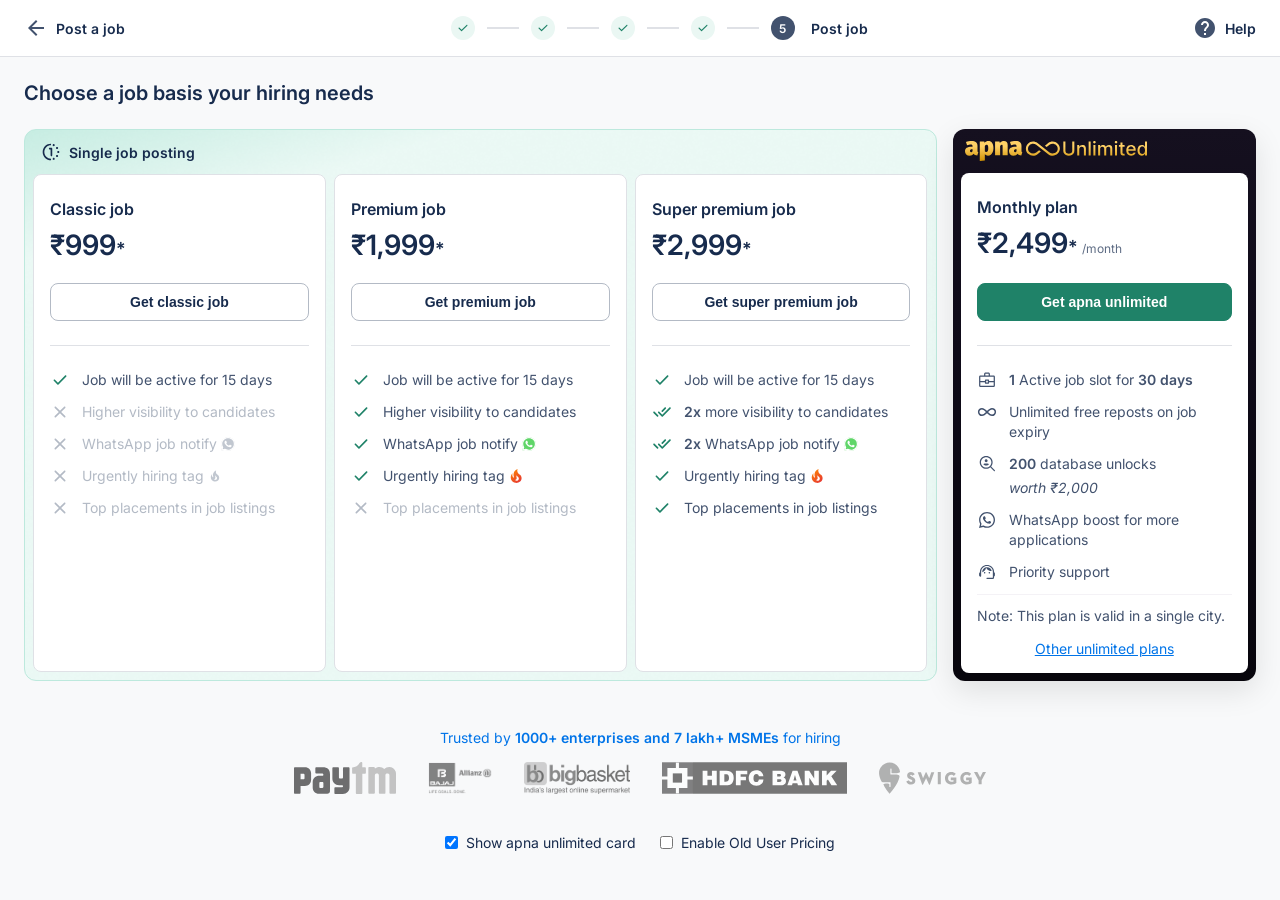
==== commit 42d6dc9d: "Add old user pricing toggle and dynamically calculate base price in openModal" ====
--- a/index.html
+++ b/index.html
@@ -51,10 +51,12 @@
           <div class="single-jobs-cards">
             
             <!-- Classic Job -->
-            <div class="card bordered" onclick="openModal(this, 'Classic', 999)">
+            <div class="card bordered" onclick="openModal(this, 'Classic')">
               <div class="card-title">Classic job</div>
               <div class="card-price">
-                <span>₹999</span><span class="asterisk">*</span>
+                <span class="strikethrough-price">₹999</span>
+                <span class="active-price new-user-price">₹999</span>
+                <span class="active-price old-user-price">₹699</span><span class="asterisk">*</span>
               </div>
               <button class="btn">Get classic job</button>
               <ul class="features">
@@ -88,10 +90,12 @@
             </div>
 
             <!-- Premium Job -->
-            <div class="card premium" onclick="openModal(this, 'Premium', 1999)">
+            <div class="card premium" onclick="openModal(this, 'Premium')">
               <div class="card-title">Premium job</div>
               <div class="card-price">
-                <span>₹1,999</span><span class="asterisk">*</span>
+                <span class="strikethrough-price">₹1,999</span>
+                <span class="active-price new-user-price">₹1,999</span>
+                <span class="active-price old-user-price">₹1,399</span><span class="asterisk">*</span>
               </div>
               <button class="btn">Get premium job</button>
               <ul class="features">
@@ -125,10 +129,12 @@
             </div>
 
             <!-- Super Premium Job -->
-            <div class="card bordered" onclick="openModal(this, 'Super premium', 2999)">
+            <div class="card bordered" onclick="openModal(this, 'Super premium')">
               <div class="card-title">Super premium job</div>
               <div class="card-price">
-                <span>₹2,999</span><span class="asterisk">*</span>
+                <span class="strikethrough-price">₹2,999</span>
+                <span class="active-price new-user-price">₹2,999</span>
+                <span class="active-price old-user-price">₹2,799</span><span class="asterisk">*</span>
               </div>
               <button class="btn">Get super premium job</button>
               <ul class="features">
@@ -230,10 +236,15 @@
     </div>
     
     <!-- Dev Toggle -->
-    <div style="text-align: center; margin-top: 40px; margin-bottom: 20px;">
+    <div style="text-align: center; margin-top: 40px; margin-bottom: 20px; display: flex; justify-content: center; gap: 24px;">
       <label style="cursor: pointer; font-size: 14px; color: var(--neutral-600); display: inline-flex; align-items: center; gap: 8px;">
         <input type="checkbox" id="toggle-monthly" checked>
         Show apna unlimited card
+      </label>
+      
+      <label style="cursor: pointer; font-size: 14px; color: var(--neutral-600); display: inline-flex; align-items: center; gap: 8px;">
+        <input type="checkbox" id="toggle-old-user">
+        Enable Old User Pricing
       </label>
     </div>
     
@@ -273,6 +284,27 @@
           localStorage.setItem('showMonthlyCard', this.checked);
           updatePremiumCardState(this.checked);
         });
+        const oldUserToggle = document.getElementById('toggle-old-user');
+        const jobsWrapper = document.querySelector('.single-jobs-wrapper');
+        
+        // Restore old user state
+        const oldUserState = localStorage.getItem('isOldUser');
+        if (oldUserState !== null) {
+          const isOld = oldUserState === 'true';
+          oldUserToggle.checked = isOld;
+          if (isOld) {
+            jobsWrapper.classList.add('old-user-active');
+          }
+        }
+        
+        oldUserToggle.addEventListener('change', function() {
+          if (this.checked) {
+            jobsWrapper.classList.add('old-user-active');
+          } else {
+            jobsWrapper.classList.remove('old-user-active');
+          }
+          localStorage.setItem('isOldUser', this.checked);
+        });
       })();
     </script>
   </div>
@@ -318,8 +350,7 @@
           </div>
         </div>
       </div>
-      
-      <button class="btn primary modal-continue-btn" onclick="goToCheckout()">Continue to Payment</button>
+      <button class="btn primary modal-continue-btn" id="upsell-btn" style="width: 100%;" onclick="goToCheckout()">Proceed to pay</button>
     </div>
   </div>
 
--- a/style.css
+++ b/style.css
@@ -996,3 +996,15 @@
     flex-direction: column;
   }
 }
+
+/* Old User Pricing Toggle Logic */
+.strikethrough-price, .old-user-price { display: none; }
+.old-user-active .strikethrough-price, .old-user-active .old-user-price { display: inline; }
+.old-user-active .new-user-price { display: none; }
+.strikethrough-price {
+  text-decoration: line-through;
+  color: var(--neutral-600);
+  font-size: 14px;
+  font-weight: 500;
+  margin-right: 6px;
+}
